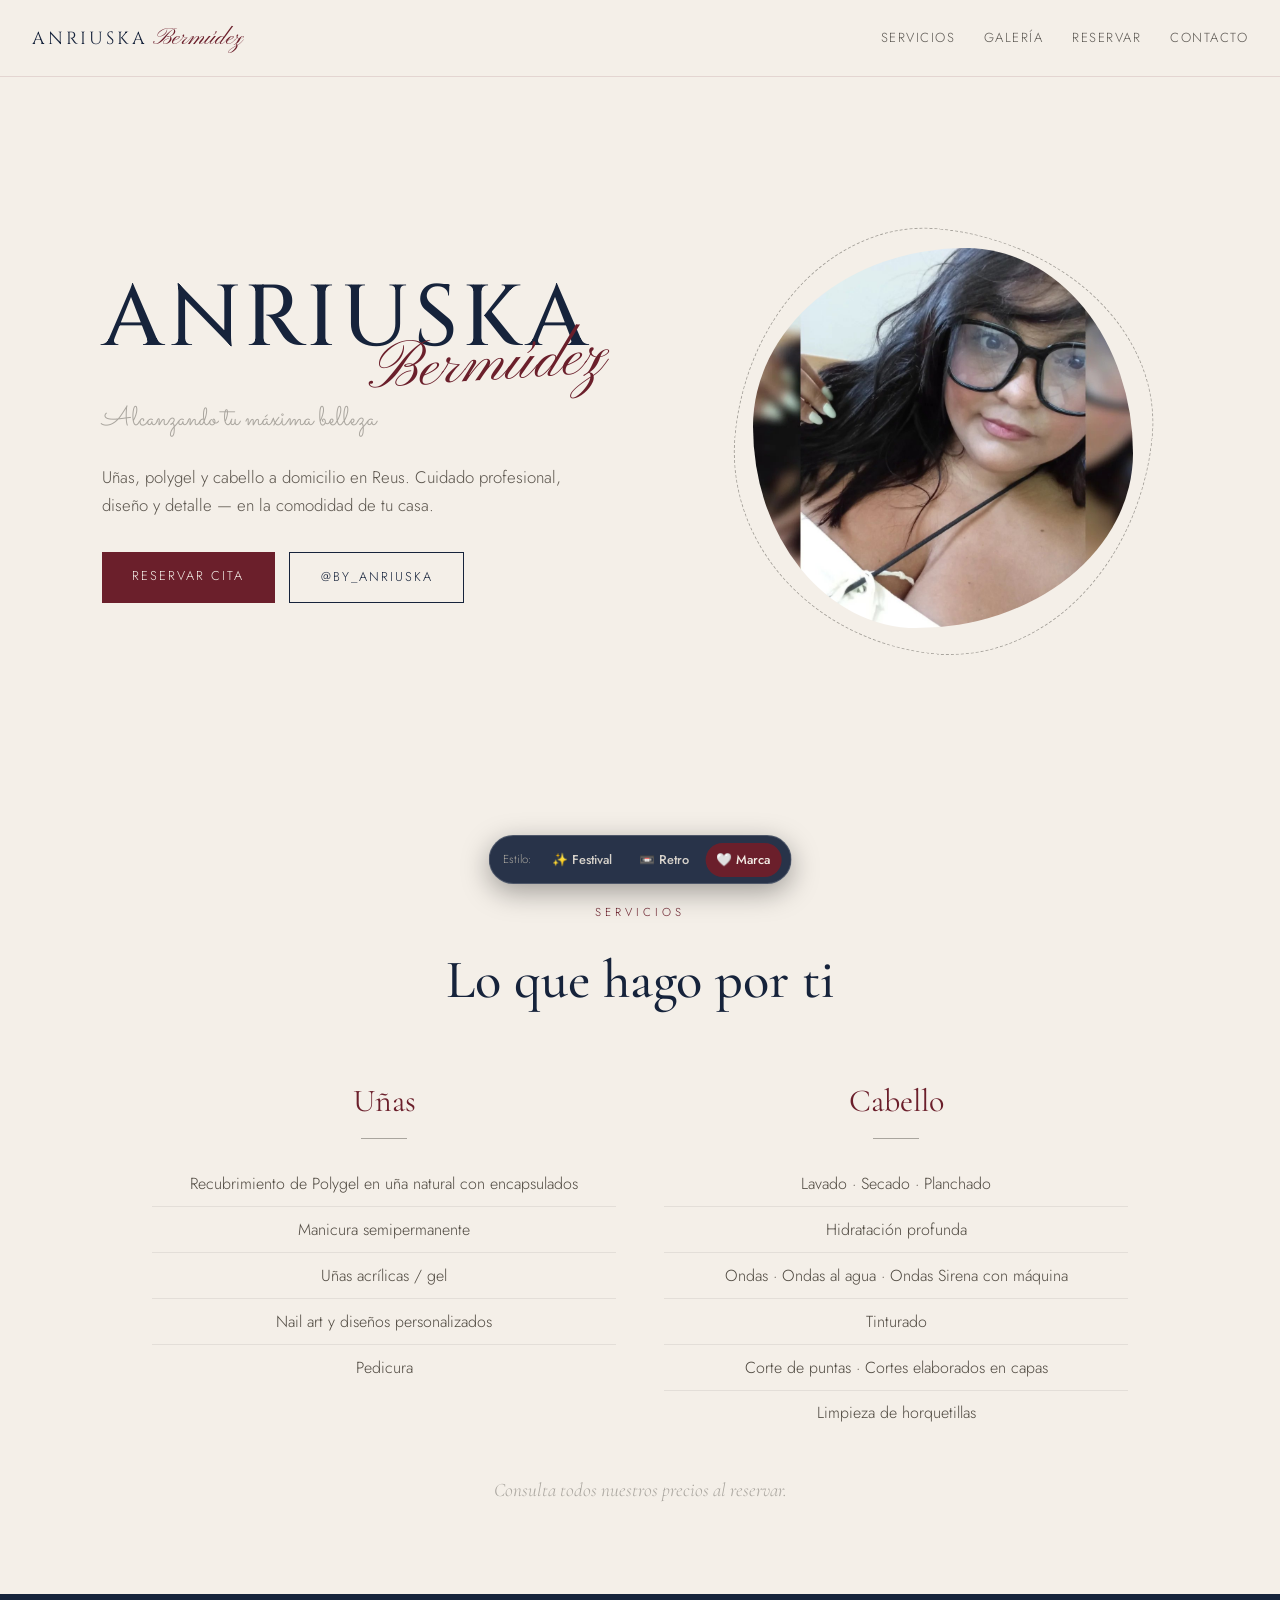
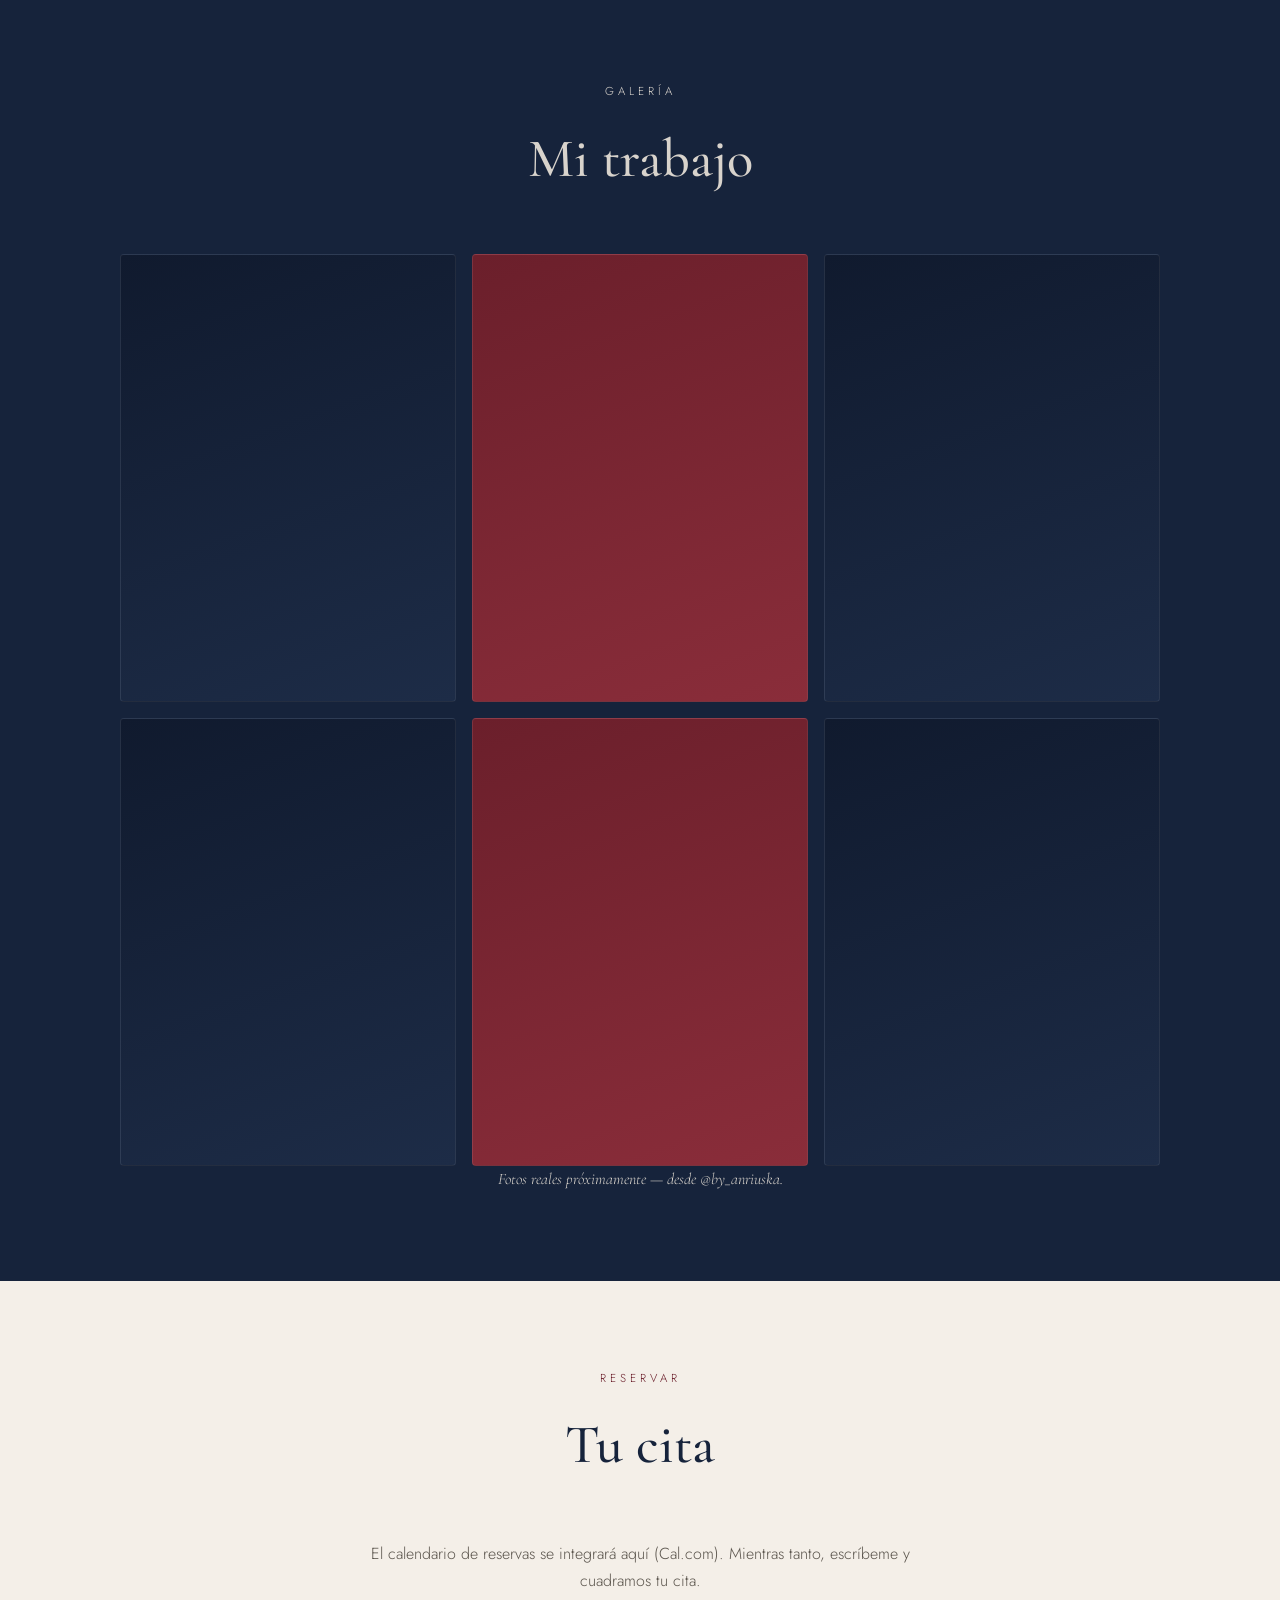
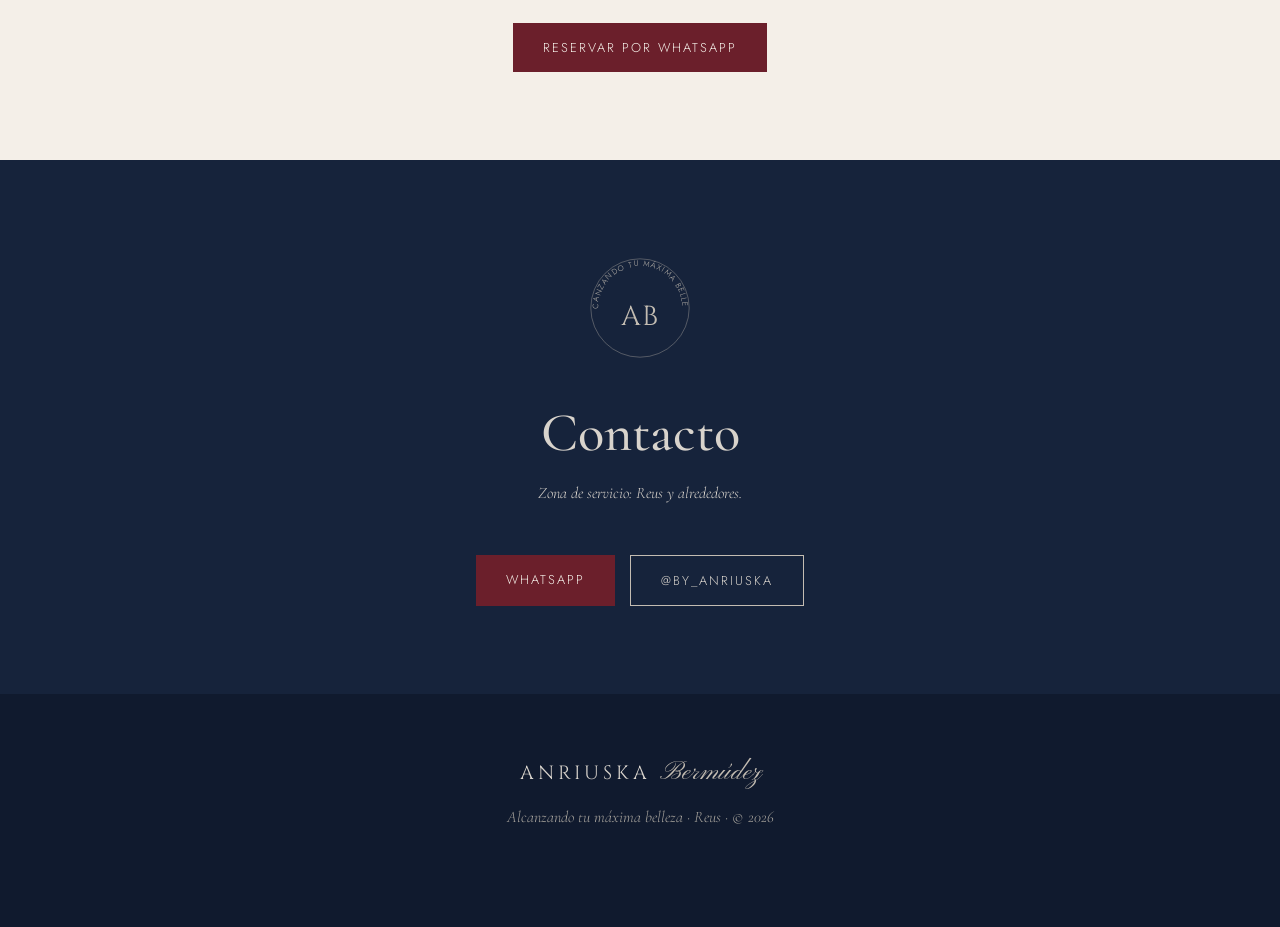
==== brand.html @ 002f7c55 "Add 3rd theme (her real brand) + style switcher + Anri photo - brand.html/brand.css: Anriuska Bermúd" ====
<!DOCTYPE html>
<html lang="es">
<head>
  <meta charset="UTF-8" />
  <meta name="viewport" content="width=device-width, initial-scale=1.0" />
  <title>Anriuska Bermúdez · Uñas y cabello a domicilio en Reus</title>
  <meta name="description" content="Anriuska Bermúdez — Hair & Nails Artist. Uñas, polygel, cabello y peinados a domicilio en Reus. Alcanzando tu máxima belleza." />
  <meta property="og:title" content="Anriuska Bermúdez · Alcanzando tu máxima belleza" />
  <meta property="og:description" content="Uñas, polygel y cabello a domicilio en Reus." />
  <meta property="og:type" content="website" />
  <meta name="theme-color" content="#16233b" />
  <link rel="preconnect" href="https://fonts.googleapis.com" />
  <link rel="preconnect" href="https://fonts.gstatic.com" crossorigin />
  <link href="https://fonts.googleapis.com/css2?family=Cinzel:wght@400;500;600&family=Cormorant+Garamond:ital,wght@0,400;0,500;0,600;1,400&family=Pinyon+Script&family=Sacramento&family=Jost:wght@300;400;500&display=swap" rel="stylesheet" />
  <link rel="stylesheet" href="brand.css" />
</head>
<body>

  <!-- NAV -->
  <header class="nav">
    <a class="nav-logo" href="#inicio">ANRIUSKA<span>Bermúdez</span></a>
    <nav class="nav-links">
      <a href="#servicios">Servicios</a>
      <a href="#galeria">Galería</a>
      <a href="#reservar">Reservar</a>
      <a href="#contacto">Contacto</a>
    </nav>
  </header>

  <!-- HERO -->
  <section id="inicio" class="hero">
    <div class="hero-text">
      <div class="wordmark">
        <span class="wm-main">ANRIUSKA</span>
        <span class="wm-script">Bermúdez</span>
      </div>
      <p class="tagline">Alcanzando tu máxima belleza</p>
      <p class="hero-lead">
        Uñas, polygel y cabello a domicilio en Reus. Cuidado profesional,
        diseño y detalle — en la comodidad de tu casa.
      </p>
      <div class="hero-cta">
        <a class="btn btn-solid" href="#reservar">Reservar cita</a>
        <a class="btn btn-line" href="https://www.instagram.com/by_anriuska/" target="_blank" rel="noopener">@by_anriuska</a>
      </div>
    </div>
    <div class="hero-photo">
      <div class="blob-photo"><img src="anri.png" alt="Anriuska Bermúdez" /></div>
    </div>
  </section>

  <!-- SERVICIOS -->
  <section id="servicios" class="section">
    <div class="section-head">
      <p class="eyebrow">Servicios</p>
      <h2>Lo que hago por ti</h2>
    </div>
    <div class="menus">
      <div class="menu-col">
        <h3 class="menu-title">Uñas</h3>
        <span class="rule"></span>
        <ul class="menu">
          <li>Recubrimiento de Polygel en uña natural con encapsulados</li>
          <li>Manicura semipermanente</li>
          <li>Uñas acrílicas / gel</li>
          <li>Nail art y diseños personalizados</li>
          <li>Pedicura</li>
        </ul>
      </div>
      <div class="menu-col">
        <h3 class="menu-title">Cabello</h3>
        <span class="rule"></span>
        <ul class="menu">
          <li>Lavado · Secado · Planchado</li>
          <li>Hidratación profunda</li>
          <li>Ondas · Ondas al agua · Ondas Sirena con máquina</li>
          <li>Tinturado</li>
          <li>Corte de puntas · Cortes elaborados en capas</li>
          <li>Limpieza de horquetillas</li>
        </ul>
      </div>
    </div>
    <p class="consulta">Consulta todos nuestros precios al reservar.</p>
  </section>

  <!-- GALERÍA -->
  <section id="galeria" class="section section-dark">
    <div class="section-head">
      <p class="eyebrow light">Galería</p>
      <h2 class="light">Mi trabajo</h2>
    </div>
    <div class="gallery">
      <div class="g-item"></div>
      <div class="g-item"></div>
      <div class="g-item"></div>
      <div class="g-item"></div>
      <div class="g-item"></div>
      <div class="g-item"></div>
    </div>
    <p class="note light">Fotos reales próximamente — desde @by_anriuska.</p>
  </section>

  <!-- RESERVAR -->
  <section id="reservar" class="section">
    <div class="section-head">
      <p class="eyebrow">Reservar</p>
      <h2>Tu cita</h2>
    </div>
    <div class="booking">
      <p>El calendario de reservas se integrará aquí (Cal.com). Mientras tanto,
      escríbeme y cuadramos tu cita.</p>
      <a class="btn btn-solid" href="#" data-wa>Reservar por WhatsApp</a>
    </div>
  </section>

  <!-- CONTACTO -->
  <section id="contacto" class="section section-dark">
    <div class="section-head">
      <span class="monogram" aria-hidden="true">
        <svg viewBox="0 0 200 200" width="120" height="120">
          <defs>
            <path id="arc" d="M 30 100 A 70 70 0 0 1 170 100" fill="none" />
          </defs>
          <circle cx="100" cy="100" r="82" fill="none" stroke="currentColor" stroke-width="1" opacity=".6" />
          <text class="arc-text" font-size="13" letter-spacing="2">
            <textPath href="#arc" startOffset="50%" text-anchor="middle">ALCANZANDO TU MÁXIMA BELLEZA</textPath>
          </text>
          <text x="100" y="128" text-anchor="middle" class="ab">AB</text>
        </svg>
      </span>
      <h2 class="light">Contacto</h2>
      <p class="note light">Zona de servicio: Reus y alrededores.</p>
    </div>
    <div class="contact-cta">
      <a class="btn btn-solid" href="#" data-wa>WhatsApp</a>
      <a class="btn btn-line light" href="https://www.instagram.com/by_anriuska/" target="_blank" rel="noopener">@by_anriuska</a>
    </div>
  </section>

  <footer class="footer">
    <p class="foot-wm">ANRIUSKA <span>Bermúdez</span></p>
    <p class="note">Alcanzando tu máxima belleza · Reus · © <span id="year"></span></p>
  </footer>

  <!-- style switcher -->
  <div class="switcher" role="group" aria-label="Cambiar estilo">
    <span class="sw-label">Estilo:</span>
    <a class="sw-btn" href="index.html">✨ Festival</a>
    <a class="sw-btn" href="retro.html">📼 Retro</a>
    <a class="sw-btn active" href="brand.html">🤍 Marca</a>
  </div>

  <script src="script.js"></script>
</body>
</html>
---- brand.css ----
:root {
  --navy: #16233b;        /* midnight navy */
  --navy-2: #101a2e;
  --wine: #6b1f2b;        /* deep burgundy */
  --wine-lt: #8a2d3a;
  --greige: #c3bcb2;      /* warm taupe */
  --greige-lt: #d7d1c8;
  --cream: #f4efe8;
  --ink: #2a2722;
  --silver: #d8d3cc;
  --silver-dim: #a9a59e;
}

* { box-sizing: border-box; margin: 0; padding: 0; }
html { scroll-behavior: smooth; }

body {
  font-family: "Jost", system-ui, sans-serif;
  font-weight: 300;
  color: var(--ink);
  background: var(--cream);
  line-height: 1.7;
  -webkit-font-smoothing: antialiased;
}

h1, h2, h3 { font-weight: 400; }
.light { color: var(--silver) !important; }

/* ---------- nav ---------- */
.nav {
  position: sticky; top: 0; z-index: 50;
  display: flex; align-items: center; justify-content: space-between;
  padding: 1.1rem 2rem;
  background: rgba(244,239,232,.9); backdrop-filter: blur(10px);
  border-bottom: 1px solid rgba(107,31,43,.12);
}
.nav-logo { text-decoration: none; color: var(--navy); font-family: "Cinzel", serif; font-size: 1.1rem; letter-spacing: 3px; position: relative; }
.nav-logo span { font-family: "Pinyon Script", cursive; font-size: 1.5rem; color: var(--wine); letter-spacing: 0; margin-left: .3rem; }
.nav-links { display: flex; gap: 1.8rem; }
.nav-links a { color: var(--ink); text-decoration: none; font-size: .82rem; letter-spacing: 1.5px; text-transform: uppercase; opacity: .75; transition: opacity .2s, color .2s; }
.nav-links a:hover { opacity: 1; color: var(--wine); }

/* ---------- hero ---------- */
.hero {
  display: grid; grid-template-columns: 1.1fr .9fr; align-items: center; gap: 2rem;
  max-width: 1140px; margin: 0 auto; padding: 4.5rem 2rem 5rem; min-height: 82vh;
}
.wordmark { position: relative; display: inline-block; line-height: .9; }
.wm-main { display: block; font-family: "Cinzel", serif; font-weight: 500; font-size: clamp(2.8rem, 8vw, 5.4rem); color: var(--navy); letter-spacing: 4px; }
.wm-script { position: absolute; right: -.2em; bottom: -.55em; font-family: "Pinyon Script", cursive; font-size: clamp(2rem, 6vw, 4rem); color: var(--wine); transform: rotate(-4deg); }
.tagline { font-family: "Sacramento", cursive; font-size: 1.7rem; color: var(--silver-dim); margin: 2.4rem 0 1.2rem; }
.hero-lead { max-width: 30rem; color: #5b554d; font-size: 1.05rem; margin-bottom: 2rem; }
.hero-cta { display: flex; gap: .9rem; flex-wrap: wrap; }

/* organic blob photo with dashed stitch outline (her signature motif) */
.hero-photo { display: flex; justify-content: center; }
.blob-photo { position: relative; width: min(380px, 80vw); aspect-ratio: 1; }
.blob-photo img {
  width: 100%; height: 100%; object-fit: cover;
  border-radius: 56% 44% 57% 43% / 47% 54% 46% 53%;
}
.blob-photo::before {
  content: ""; position: absolute; inset: -18px;
  border: 1.5px dashed var(--silver-dim);
  border-radius: 44% 56% 47% 53% / 53% 44% 56% 47%;
  transform: rotate(6deg);
}

/* ---------- sections ---------- */
.section { max-width: 1040px; margin: 0 auto; padding: 5.5rem 2rem; }
.section-dark { max-width: none; background: var(--navy); color: var(--silver); }
.section-dark > * { max-width: 1040px; margin-inline: auto; }
.section-head { text-align: center; margin-bottom: 3rem; }
.eyebrow { text-transform: uppercase; letter-spacing: 4px; font-size: .72rem; color: var(--wine); margin-bottom: .7rem; }
.eyebrow.light { color: var(--greige); }
.section-head h2 { font-family: "Cormorant Garamond", serif; font-weight: 500; font-size: clamp(2.2rem, 6vw, 3.4rem); color: var(--navy); }

/* ---------- services menus ---------- */
.menus { display: grid; grid-template-columns: 1fr 1fr; gap: 3rem; }
.menu-col { text-align: center; }
.menu-title { font-family: "Cormorant Garamond", serif; font-size: 2rem; color: var(--wine); margin-bottom: .6rem; }
.rule { display: block; width: 46px; height: 1px; background: var(--silver-dim); margin: 0 auto 1.4rem; }
.menu { list-style: none; }
.menu li { padding: .55rem 0; border-bottom: 1px solid rgba(0,0,0,.07); font-size: 1rem; color: #4f4940; }
.menu li:last-child { border-bottom: 0; }
.consulta { text-align: center; margin-top: 2.4rem; font-family: "Cormorant Garamond", serif; font-style: italic; font-size: 1.2rem; color: var(--silver-dim); }

/* ---------- gallery ---------- */
.gallery { display: grid; grid-template-columns: repeat(3, 1fr); gap: 1rem; }
.g-item {
  aspect-ratio: 3/4; border-radius: 4px;
  background: linear-gradient(160deg, var(--navy-2), #1d2c47);
  border: 1px solid rgba(255,255,255,.08);
}
.g-item:nth-child(2), .g-item:nth-child(5) { background: linear-gradient(160deg, var(--wine), var(--wine-lt)); }

/* ---------- booking ---------- */
.booking { text-align: center; max-width: 560px; margin: 0 auto; }
.booking p { color: #5b554d; margin-bottom: 1.8rem; }

/* ---------- monogram ---------- */
.monogram { display: block; color: var(--greige); margin: 0 auto 1.2rem; }
.monogram svg { display: block; margin: 0 auto; }
.arc-text { fill: var(--greige); font-family: "Jost", sans-serif; }
.ab { fill: var(--greige); font-family: "Cinzel", serif; font-size: 46px; letter-spacing: 1px; }

/* ---------- buttons ---------- */
.btn { display: inline-block; padding: .85rem 1.9rem; font-size: .8rem; letter-spacing: 2px; text-transform: uppercase; text-decoration: none; transition: all .2s; }
.btn-solid { background: var(--wine); color: var(--cream); }
.btn-solid:hover { background: var(--wine-lt); }
.btn-line { border: 1px solid var(--navy); color: var(--navy); }
.btn-line:hover { background: var(--navy); color: var(--cream); }
.btn-line.light { border-color: var(--greige); color: var(--silver); }
.btn-line.light:hover { background: var(--greige); color: var(--navy); }

.contact-cta { display: flex; gap: .9rem; justify-content: center; flex-wrap: wrap; }
.note { font-family: "Cormorant Garamond", serif; font-style: italic; color: var(--silver-dim); text-align: center; }

/* ---------- footer ---------- */
.footer { background: var(--navy-2); color: var(--silver); text-align: center; padding: 3.5rem 2rem 6rem; }
.foot-wm { font-family: "Cinzel", serif; letter-spacing: 4px; font-size: 1.2rem; margin-bottom: .5rem; }
.foot-wm span { font-family: "Pinyon Script", cursive; font-size: 1.7rem; color: var(--greige); letter-spacing: 0; }
.footer .note { color: var(--silver-dim); margin-top: .4rem; }

/* ---------- switcher ---------- */
.switcher { position: fixed; left: 50%; bottom: 1rem; transform: translateX(-50%); z-index: 70; display: flex; align-items: center; gap: .3rem; padding: .4rem .55rem; border-radius: 999px; background: rgba(22,35,59,.92); border: 1px solid rgba(255,255,255,.18); box-shadow: 0 8px 28px rgba(0,0,0,.35); }
.switcher .sw-label { font-size: .72rem; color: var(--silver-dim); padding: 0 .3rem; }
.switcher .sw-btn { text-decoration: none; font-size: .8rem; font-weight: 500; color: var(--silver); padding: .38rem .7rem; border-radius: 999px; transition: background .2s, color .2s; }
.switcher .sw-btn.active { background: var(--wine); color: var(--cream); }
.switcher .sw-btn:not(.active):hover { background: rgba(255,255,255,.12); }

@media (max-width: 820px) {
  .hero { grid-template-columns: 1fr; text-align: center; padding-top: 3rem; }
  .wordmark { margin: 0 auto; }
  .hero-cta { justify-content: center; }
  .hero-photo { order: -1; margin-bottom: 1.5rem; }
  .menus { grid-template-columns: 1fr; gap: 2.4rem; }
  .gallery { grid-template-columns: repeat(2, 1fr); }
  .nav-links { display: none; }
}
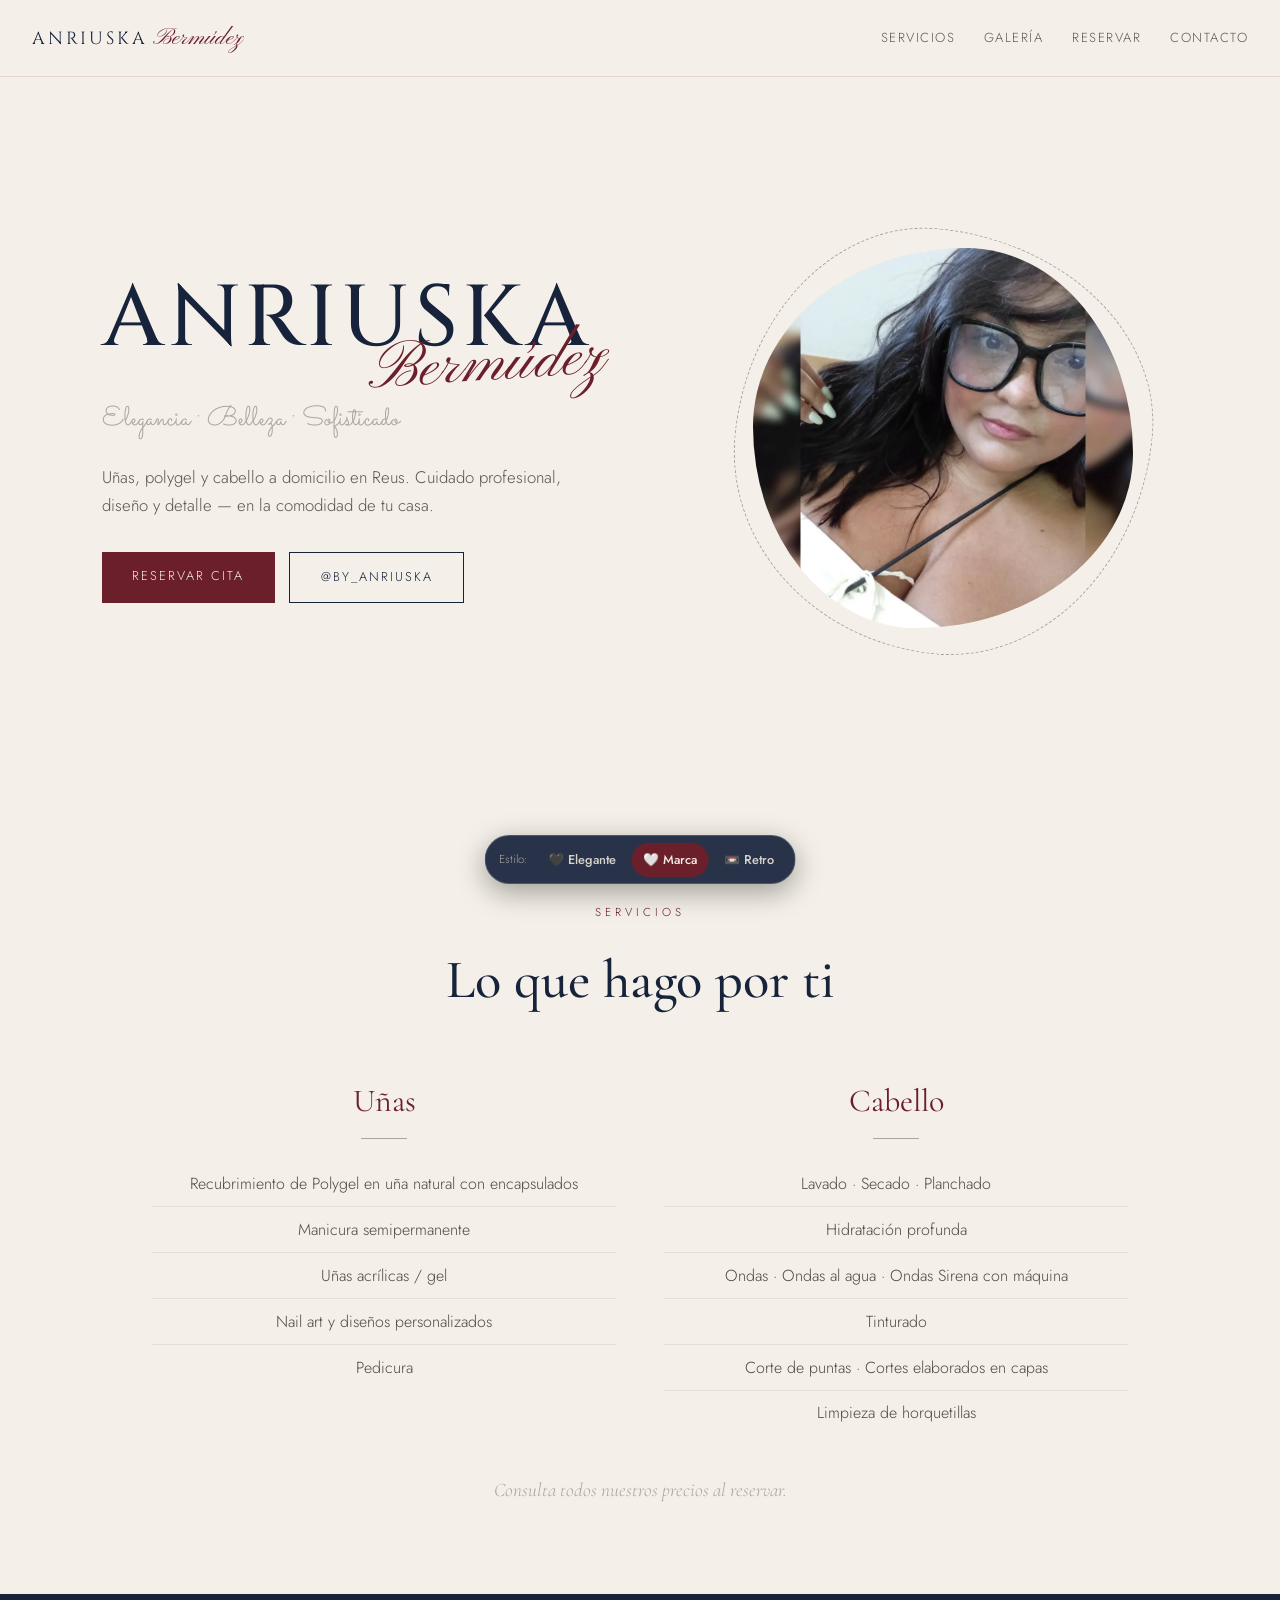
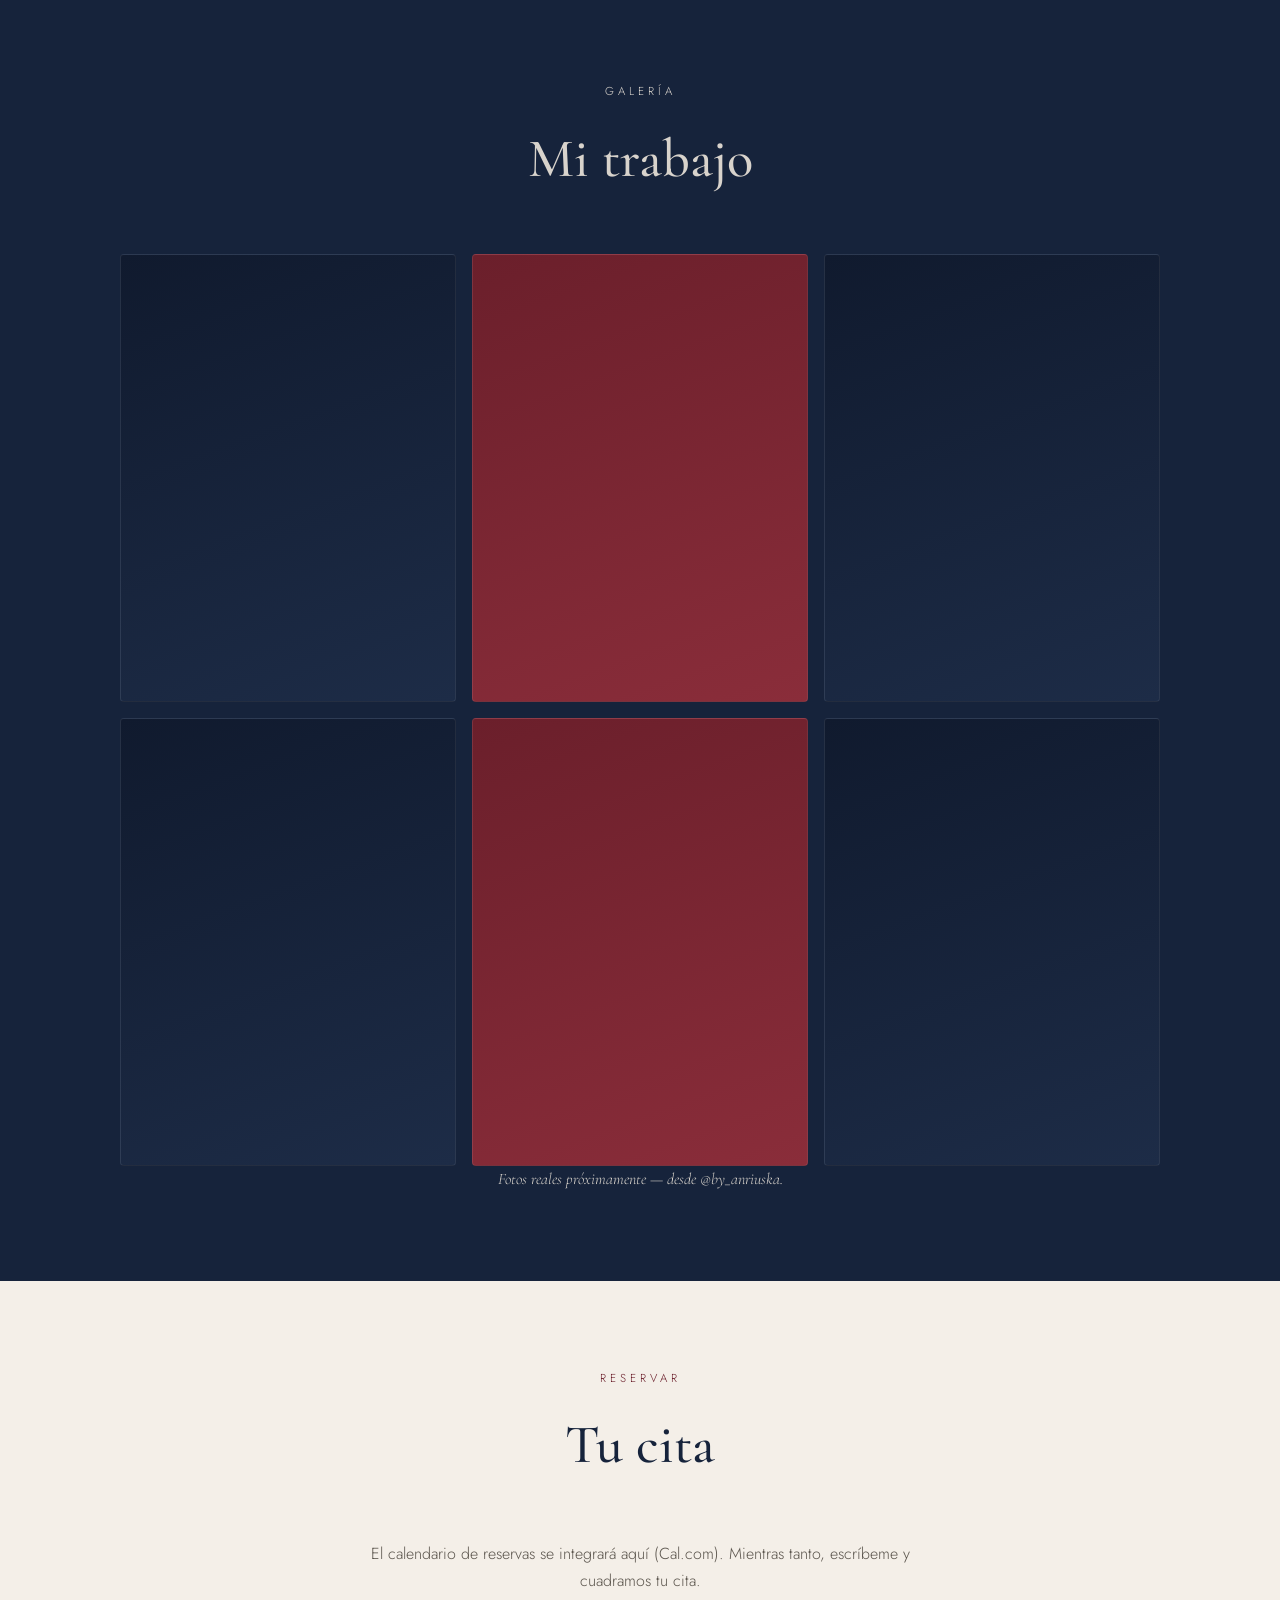
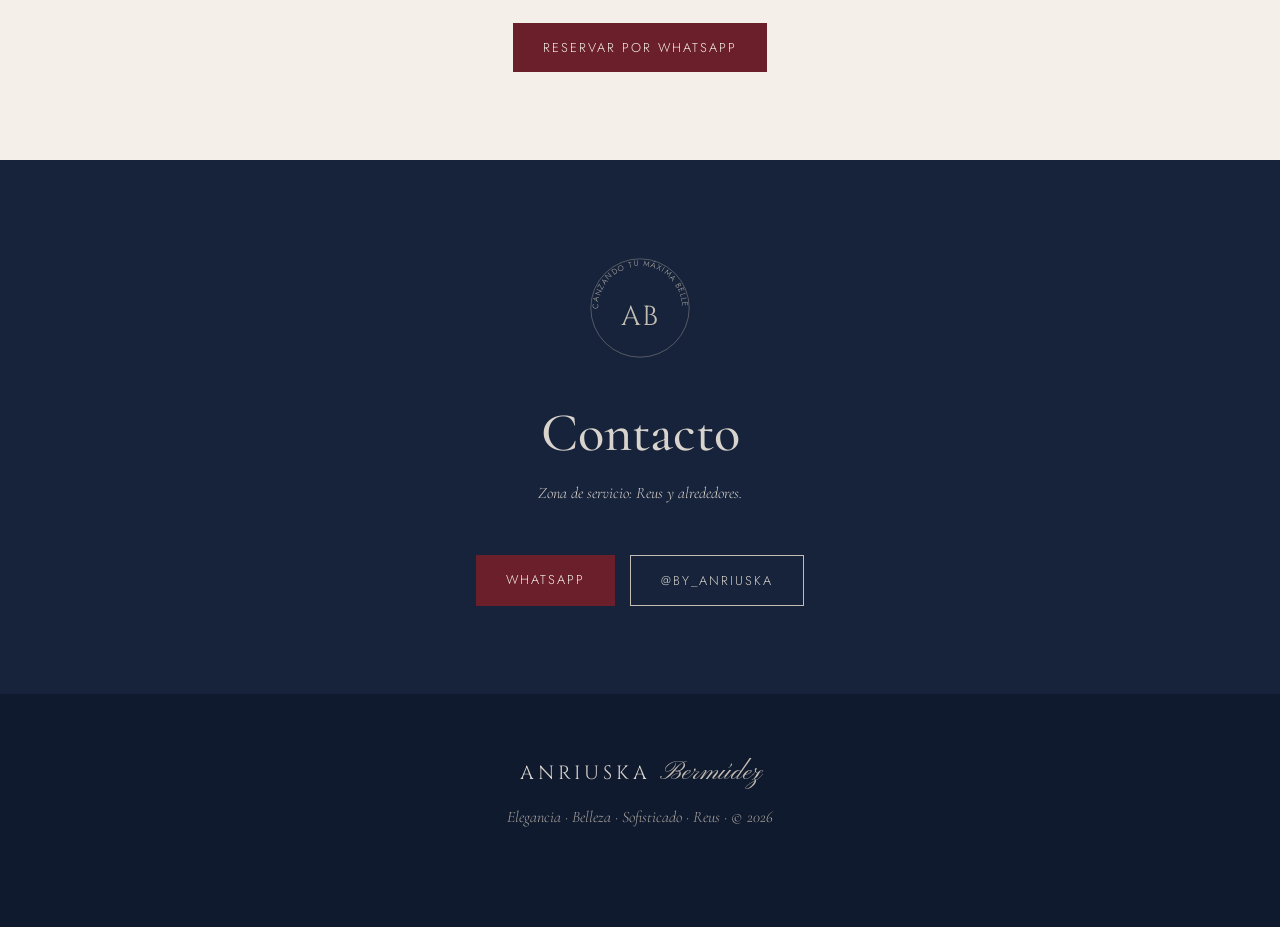
==== commit 2e6c72aa: "Reorder/cleanup: Marca as default, Elegante>Marca>Retro switcher, drop Festival - index.html redirec" ====
--- a/brand.html
+++ b/brand.html
@@ -4,8 +4,8 @@
   <meta charset="UTF-8" />
   <meta name="viewport" content="width=device-width, initial-scale=1.0" />
   <title>Anriuska Bermúdez · Uñas y cabello a domicilio en Reus</title>
-  <meta name="description" content="Anriuska Bermúdez — Hair & Nails Artist. Uñas, polygel, cabello y peinados a domicilio en Reus. Alcanzando tu máxima belleza." />
-  <meta property="og:title" content="Anriuska Bermúdez · Alcanzando tu máxima belleza" />
+  <meta name="description" content="Anriuska Bermúdez — Hair & Nails Artist. Uñas, polygel, cabello y peinados a domicilio en Reus. Elegancia · Belleza · Sofisticado." />
+  <meta property="og:title" content="Anriuska Bermúdez · Elegancia · Belleza · Sofisticado" />
   <meta property="og:description" content="Uñas, polygel y cabello a domicilio en Reus." />
   <meta property="og:type" content="website" />
   <meta name="theme-color" content="#16233b" />
@@ -34,7 +34,7 @@
         <span class="wm-main">ANRIUSKA</span>
         <span class="wm-script">Bermúdez</span>
       </div>
-      <p class="tagline">Alcanzando tu máxima belleza</p>
+      <p class="tagline">Elegancia · Belleza · Sofisticado</p>
       <p class="hero-lead">
         Uñas, polygel y cabello a domicilio en Reus. Cuidado profesional,
         diseño y detalle — en la comodidad de tu casa.
@@ -139,15 +139,15 @@
 
   <footer class="footer">
     <p class="foot-wm">ANRIUSKA <span>Bermúdez</span></p>
-    <p class="note">Alcanzando tu máxima belleza · Reus · © <span id="year"></span></p>
+    <p class="note">Elegancia · Belleza · Sofisticado · Reus · © <span id="year"></span></p>
   </footer>
 
   <!-- style switcher -->
   <div class="switcher" role="group" aria-label="Cambiar estilo">
     <span class="sw-label">Estilo:</span>
-    <a class="sw-btn" href="index.html">✨ Festival</a>
+    <a class="sw-btn" href="elegant.html">🖤 Elegante</a>
+    <a class="sw-btn active" href="brand.html">🤍 Marca</a>
     <a class="sw-btn" href="retro.html">📼 Retro</a>
-    <a class="sw-btn active" href="brand.html">🤍 Marca</a>
   </div>
 
   <script src="script.js"></script>
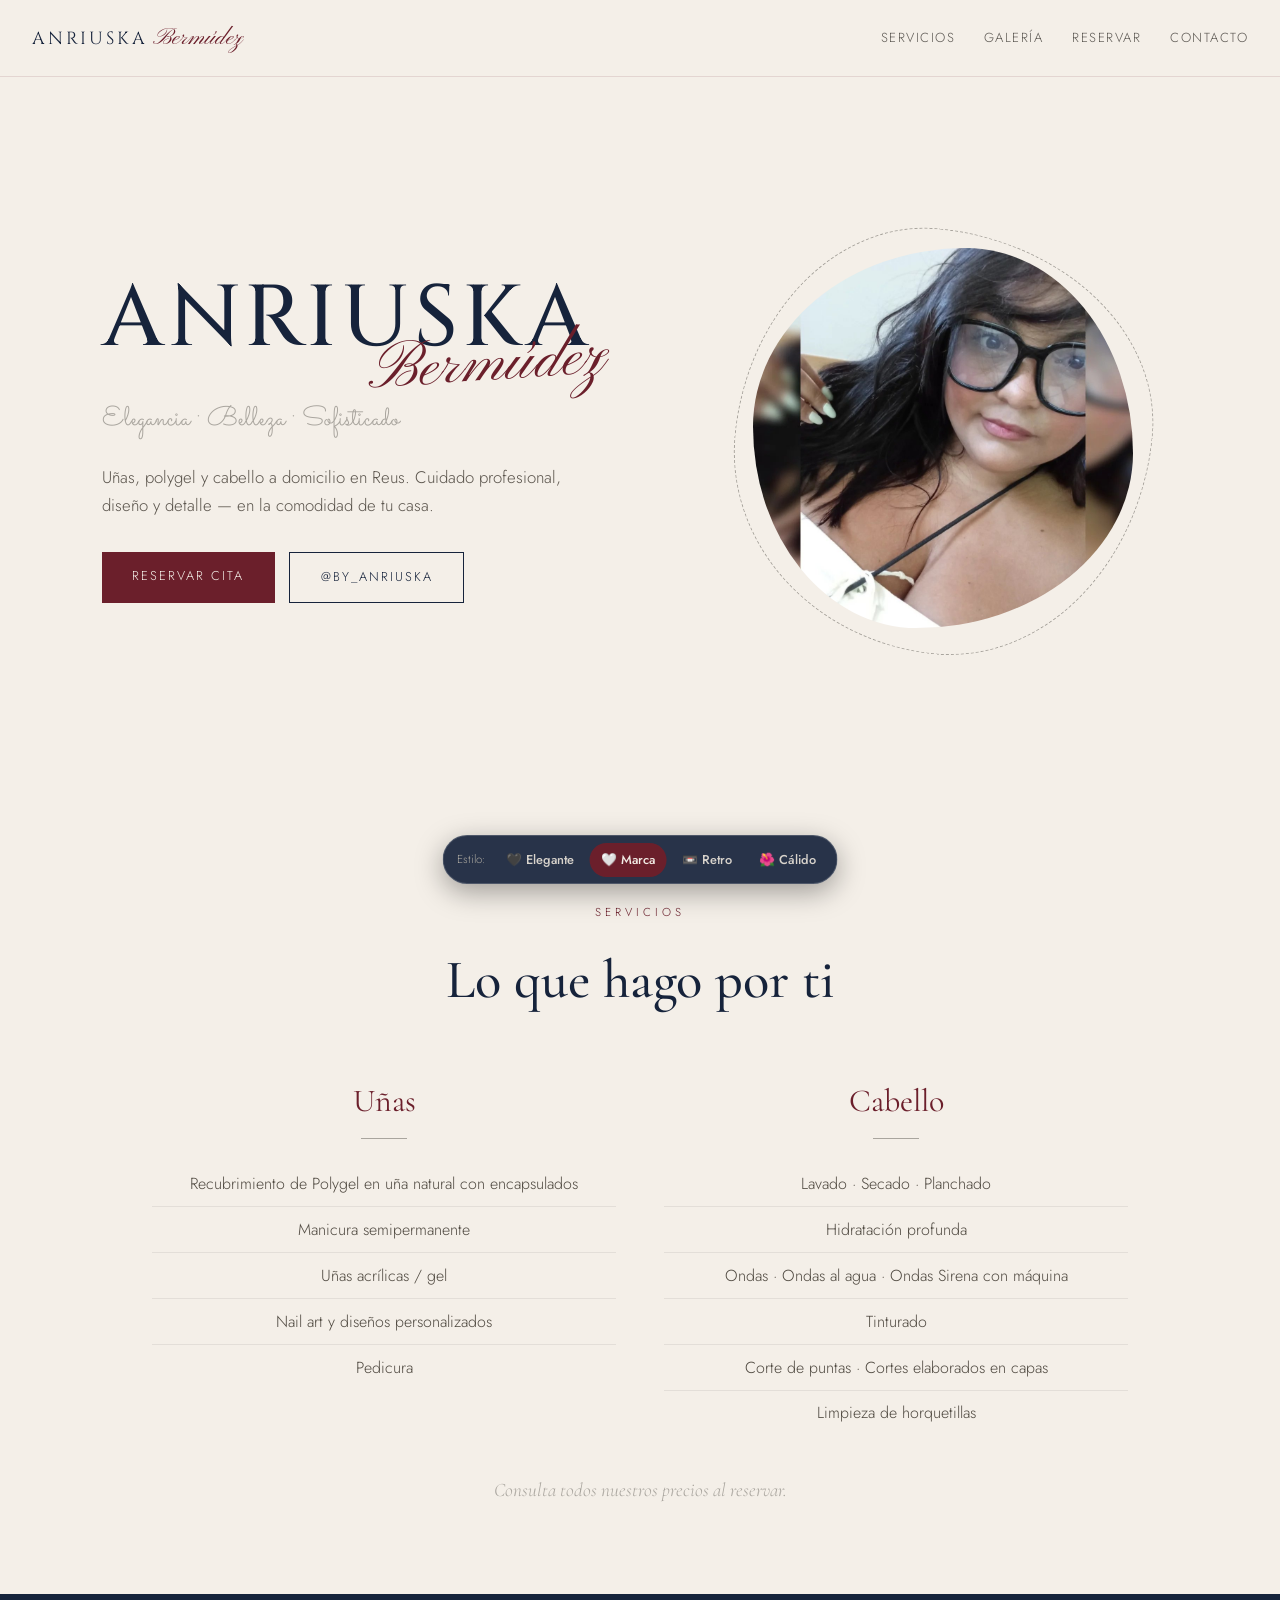
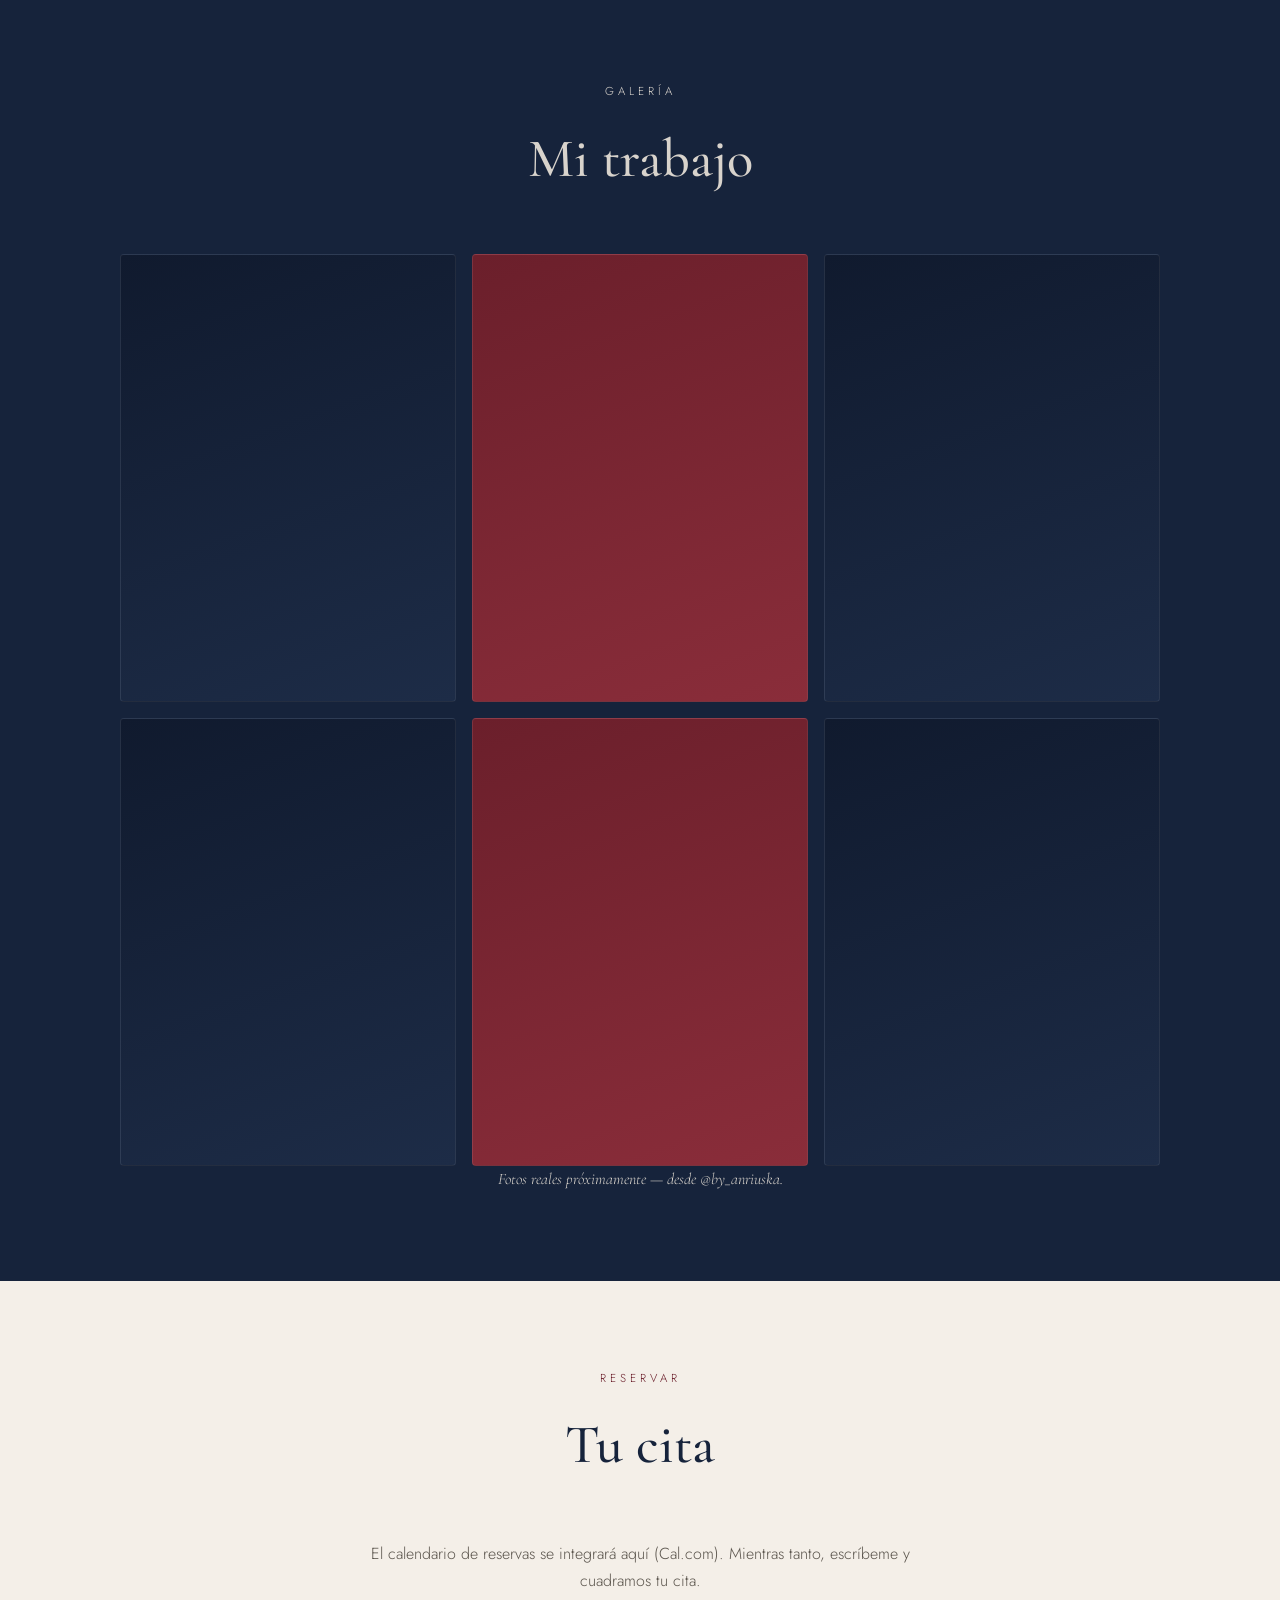
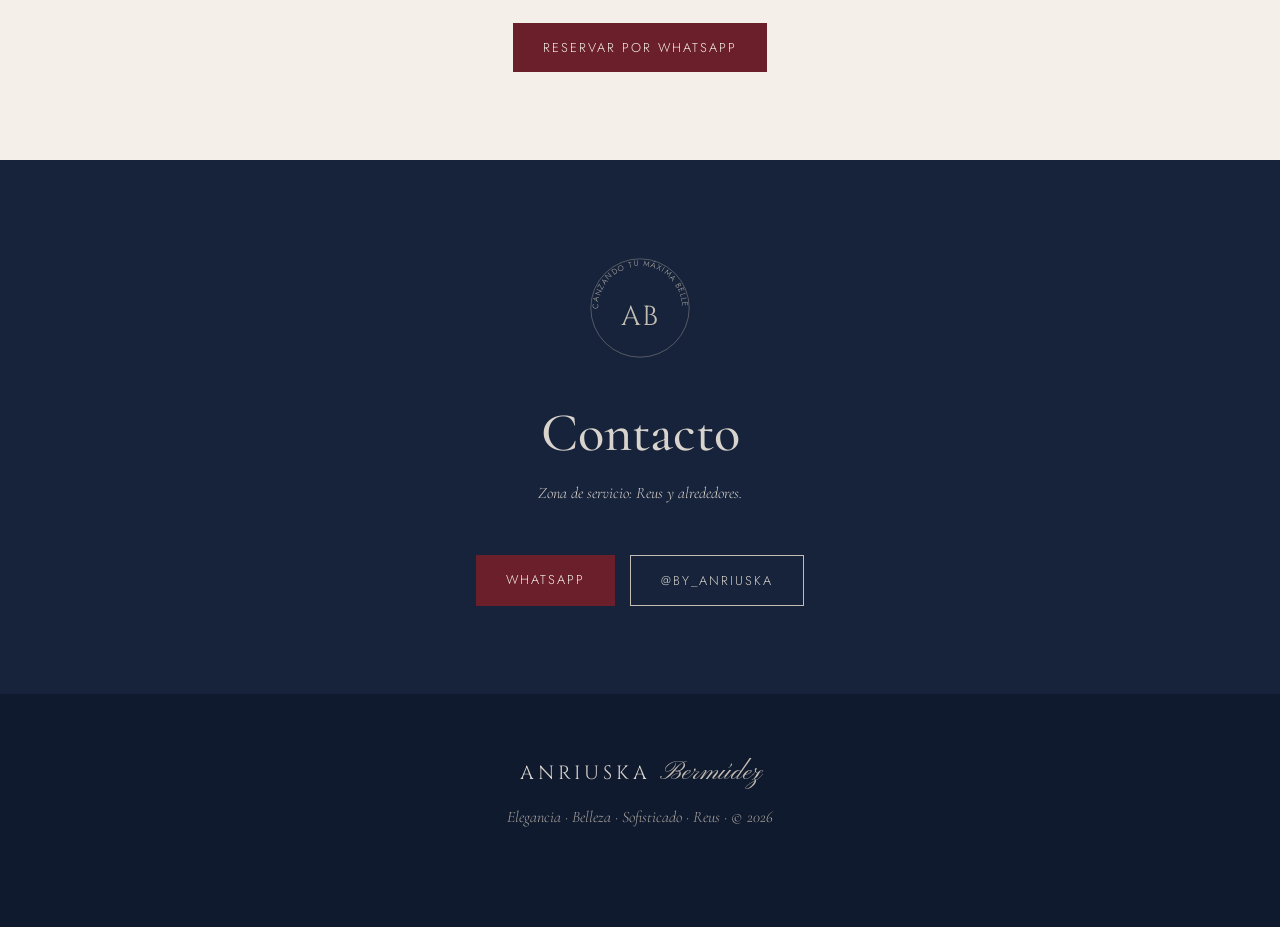
==== commit 8dc90829: "Add Cálido variant: Retro warm copy in Elegante dark-luxury style New 4th option that merges the pla" ====
--- a/brand.html
+++ b/brand.html
@@ -148,6 +148,7 @@
     <a class="sw-btn" href="elegant.html">🖤 Elegante</a>
     <a class="sw-btn active" href="brand.html">🤍 Marca</a>
     <a class="sw-btn" href="retro.html">📼 Retro</a>
+    <a class="sw-btn" href="calido.html">🌺 Cálido</a>
   </div>
 
   <script src="script.js"></script>
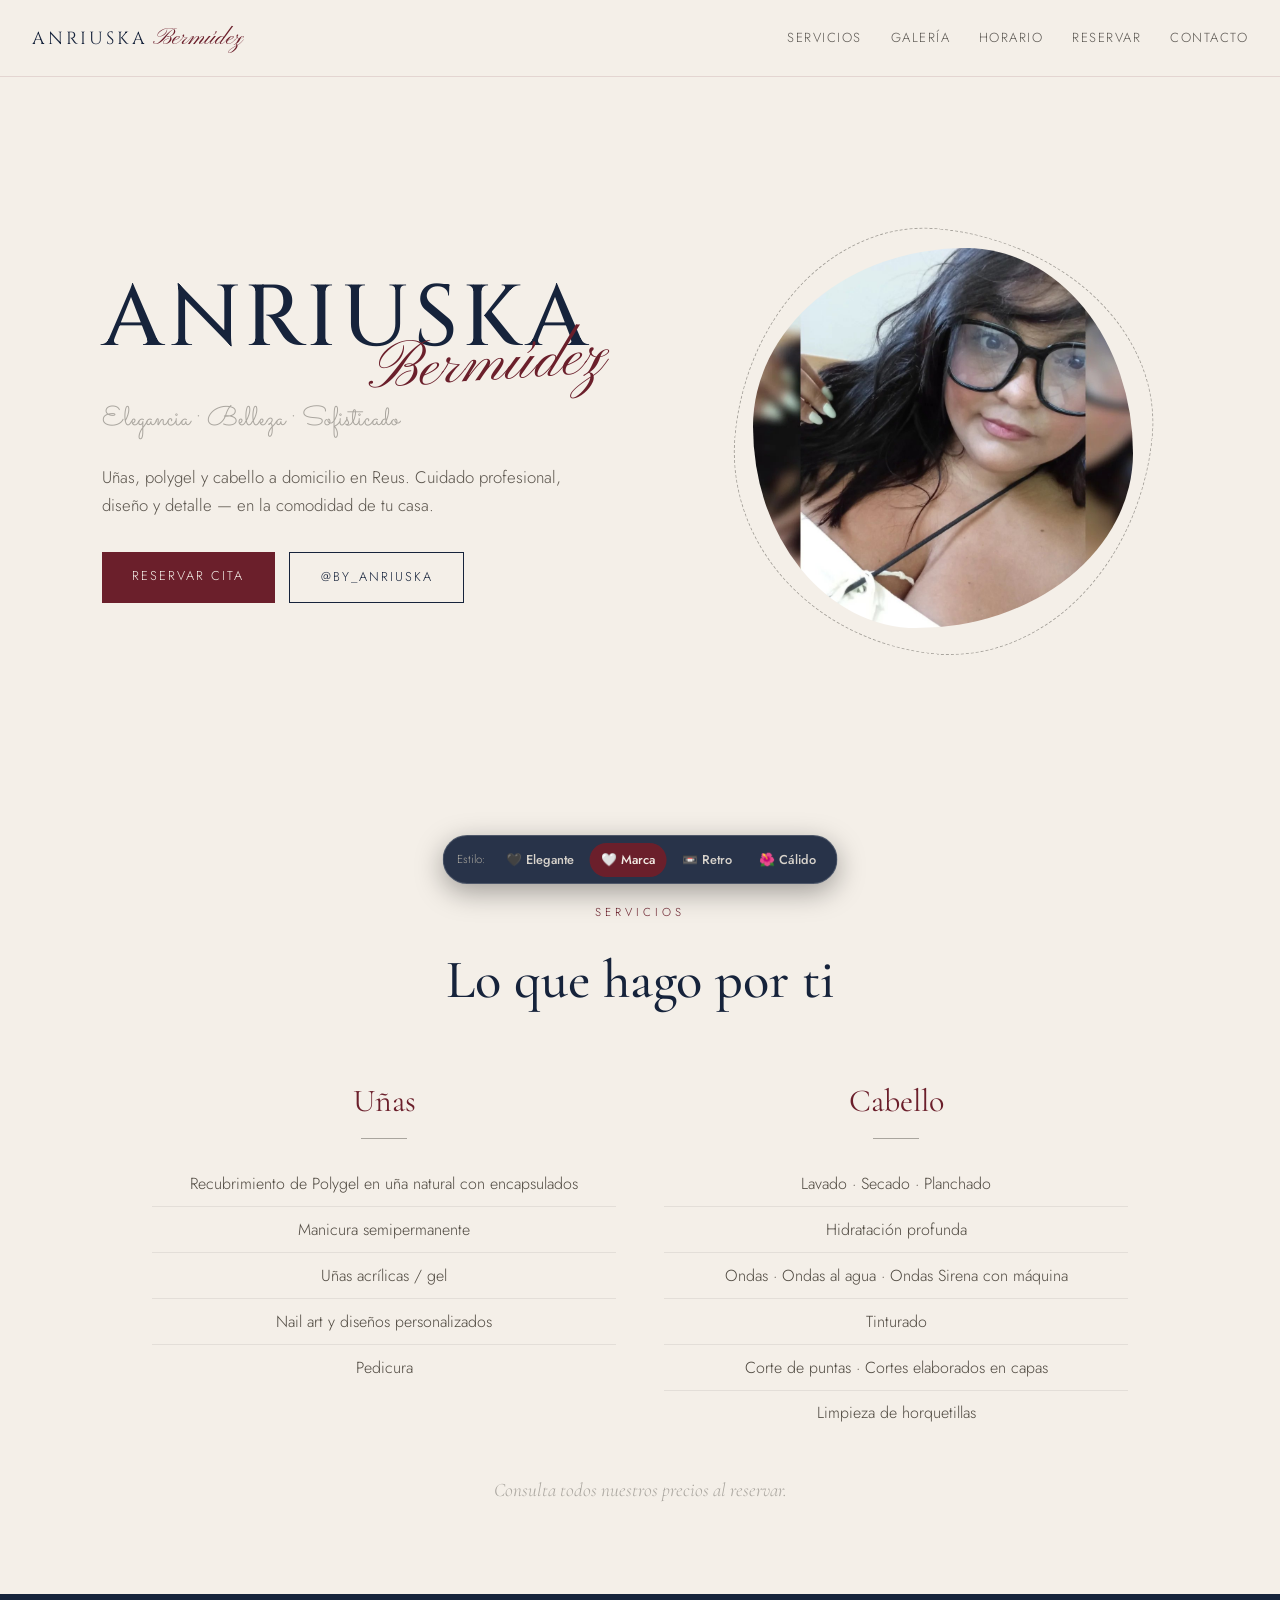
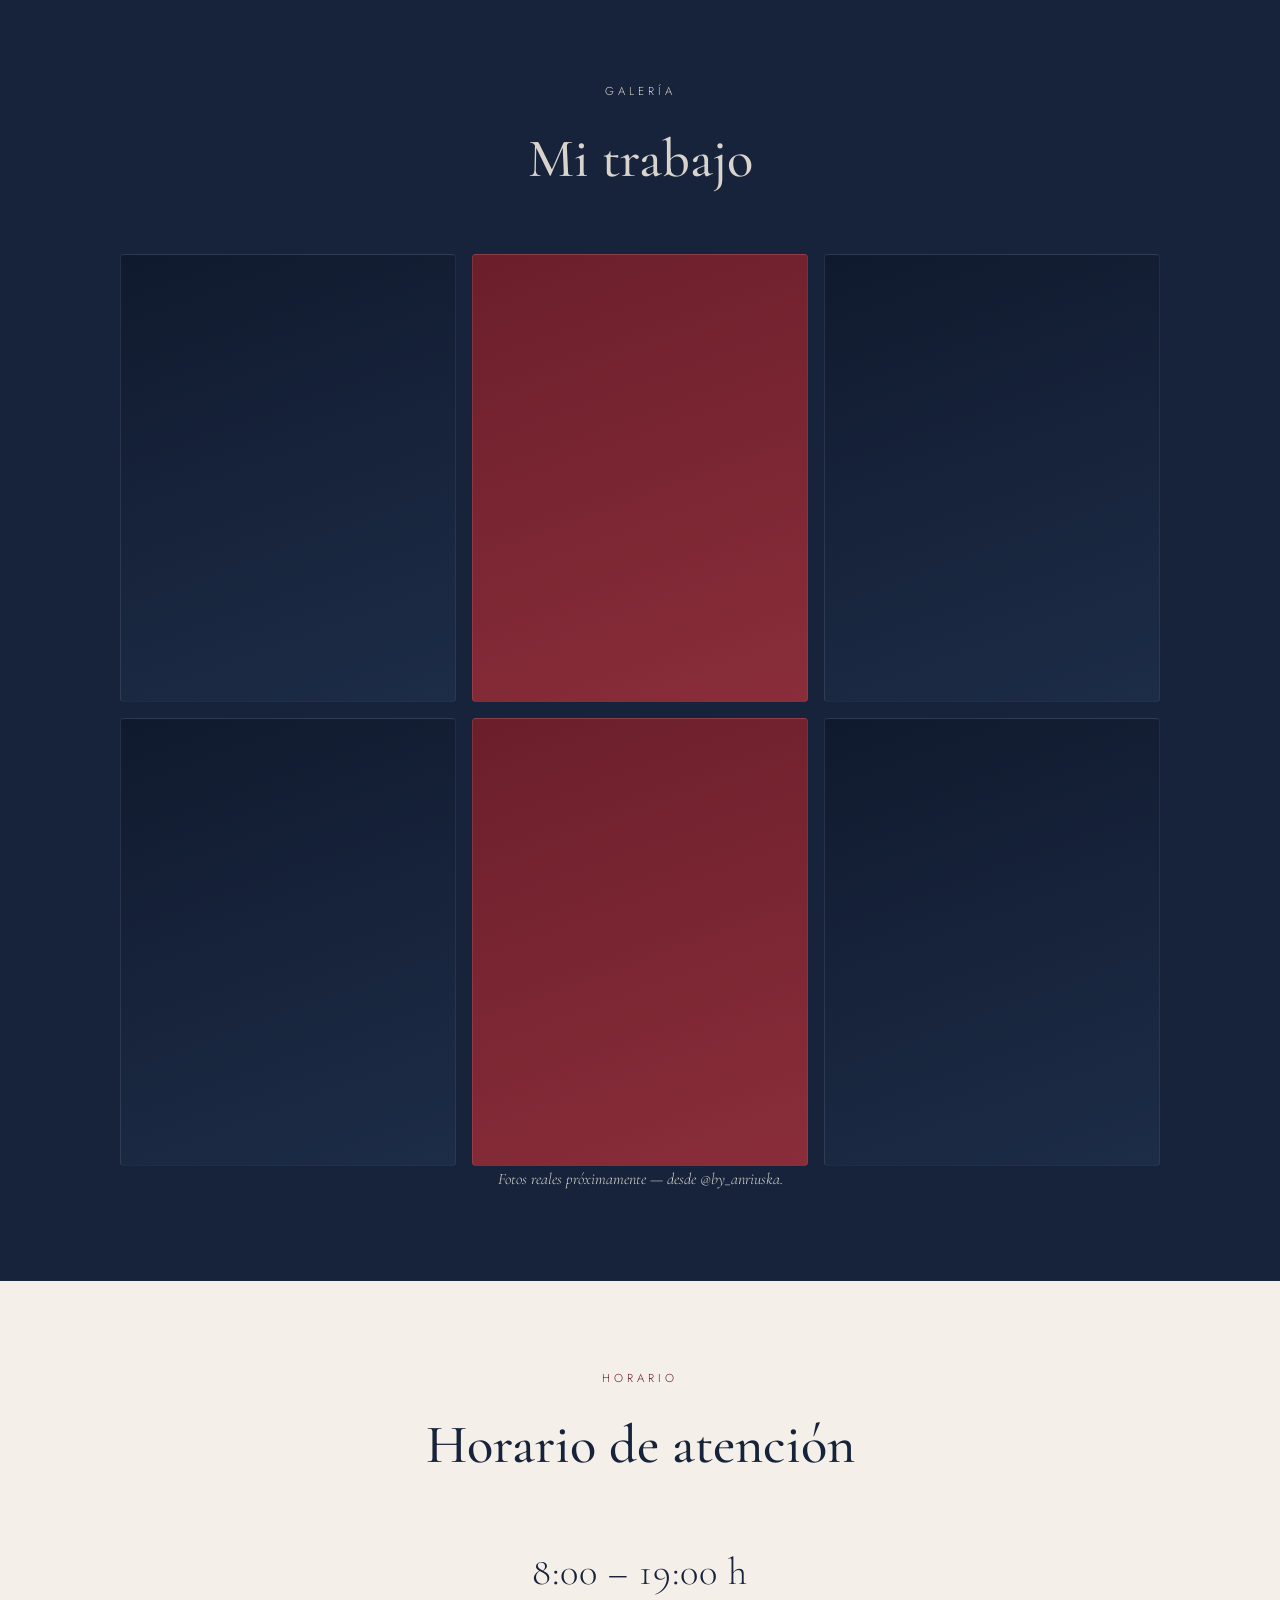
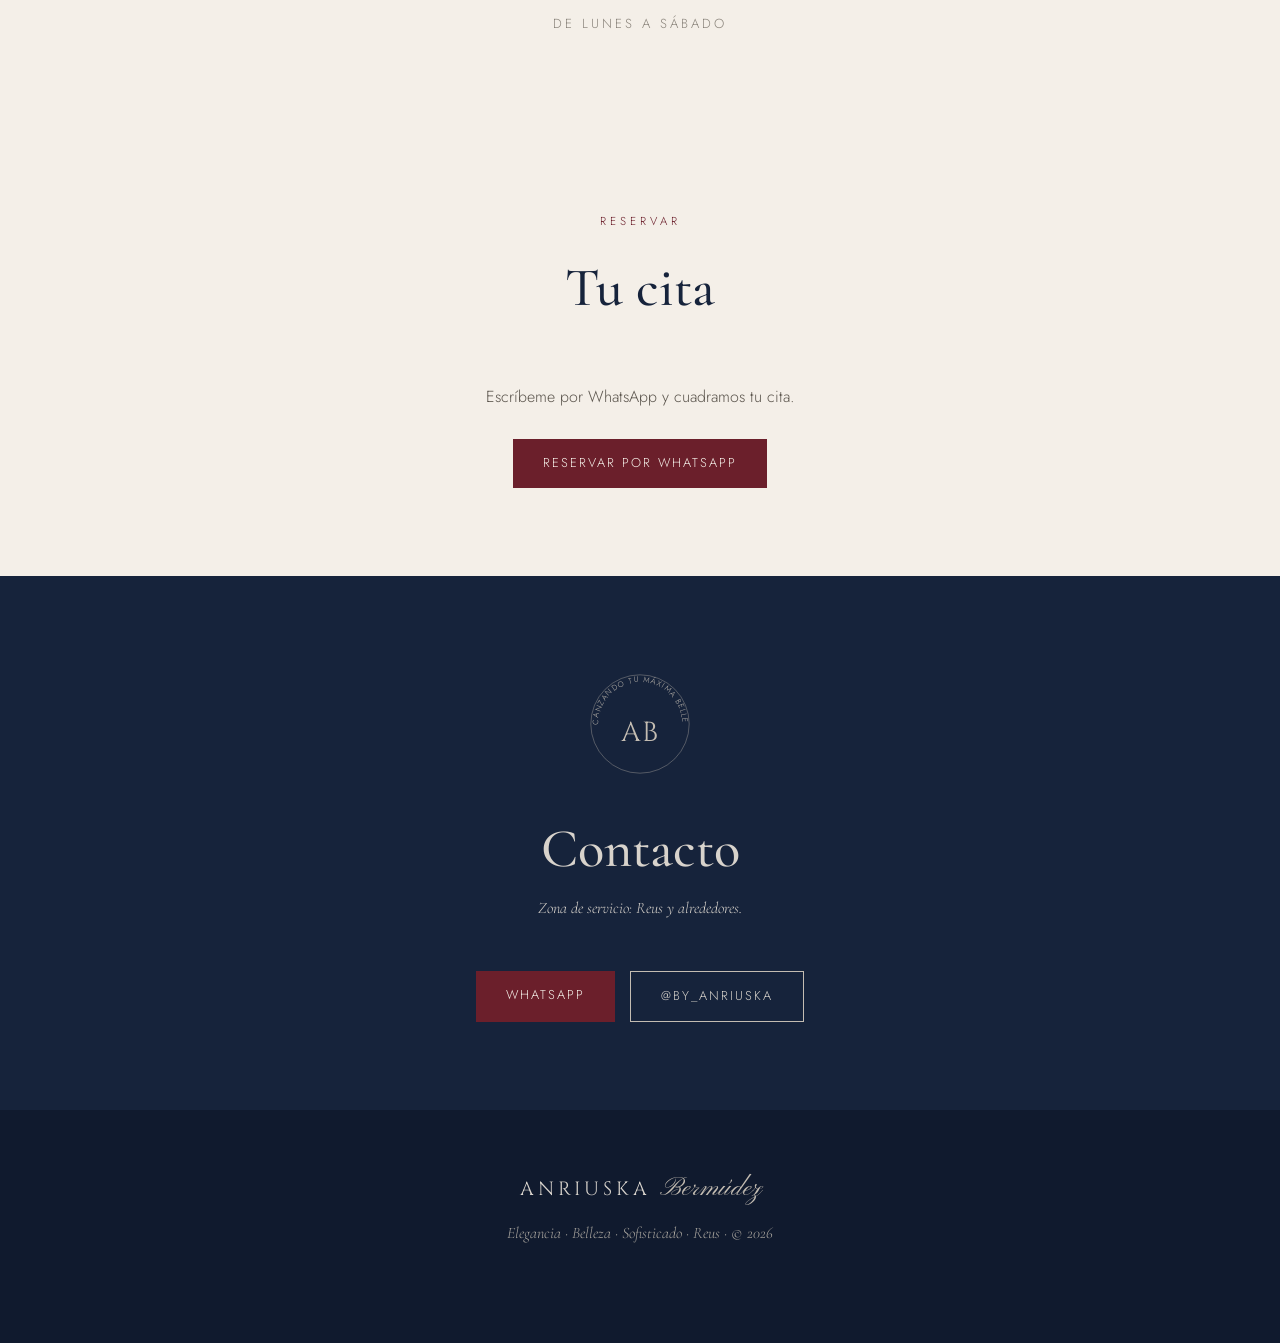
==== commit f5cdf8e1: "WhatsApp-only + add Horario section; rebuild Cálido on Elegante as-is - No booking system for now: r" ====
--- a/brand.html
+++ b/brand.html
@@ -22,6 +22,7 @@
     <nav class="nav-links">
       <a href="#servicios">Servicios</a>
       <a href="#galeria">Galería</a>
+      <a href="#horario">Horario</a>
       <a href="#reservar">Reservar</a>
       <a href="#contacto">Contacto</a>
     </nav>
@@ -100,6 +101,18 @@
     <p class="note light">Fotos reales próximamente — desde @by_anriuska.</p>
   </section>
 
+  <!-- HORARIO -->
+  <section id="horario" class="section">
+    <div class="section-head">
+      <p class="eyebrow">Horario</p>
+      <h2>Horario de atención</h2>
+    </div>
+    <div class="hours">
+      <p class="hours-time">8:00 – 19:00 h</p>
+      <p class="hours-days">De lunes a sábado</p>
+    </div>
+  </section>
+
   <!-- RESERVAR -->
   <section id="reservar" class="section">
     <div class="section-head">
@@ -107,9 +120,8 @@
       <h2>Tu cita</h2>
     </div>
     <div class="booking">
-      <p>El calendario de reservas se integrará aquí (Cal.com). Mientras tanto,
-      escríbeme y cuadramos tu cita.</p>
-      <a class="btn btn-solid" href="#" data-wa>Reservar por WhatsApp</a>
+      <p>Escríbeme por WhatsApp y cuadramos tu cita.</p>
+      <a class="btn btn-solid" href="https://wa.me/message/GFTFYKWY5HROM1" target="_blank" rel="noopener">Reservar por WhatsApp</a>
     </div>
   </section>
 
@@ -132,7 +144,7 @@
       <p class="note light">Zona de servicio: Reus y alrededores.</p>
     </div>
     <div class="contact-cta">
-      <a class="btn btn-solid" href="#" data-wa>WhatsApp</a>
+      <a class="btn btn-solid" href="https://wa.me/message/GFTFYKWY5HROM1" target="_blank" rel="noopener">WhatsApp</a>
       <a class="btn btn-line light" href="https://www.instagram.com/by_anriuska/" target="_blank" rel="noopener">@by_anriuska</a>
     </div>
   </section>
--- a/brand.css
+++ b/brand.css
@@ -98,6 +98,11 @@
 .booking { text-align: center; max-width: 560px; margin: 0 auto; }
 .booking p { color: #5b554d; margin-bottom: 1.8rem; }
 
+/* ---------- hours ---------- */
+.hours { text-align: center; }
+.hours-time { font-family: "Cormorant Garamond", serif; font-size: 2.4rem; color: var(--navy); letter-spacing: 1px; }
+.hours-days { margin-top: .5rem; font-size: .82rem; letter-spacing: 3px; text-transform: uppercase; color: #8a847b; }
+
 /* ---------- monogram ---------- */
 .monogram { display: block; color: var(--greige); margin: 0 auto 1.2rem; }
 .monogram svg { display: block; margin: 0 auto; }
